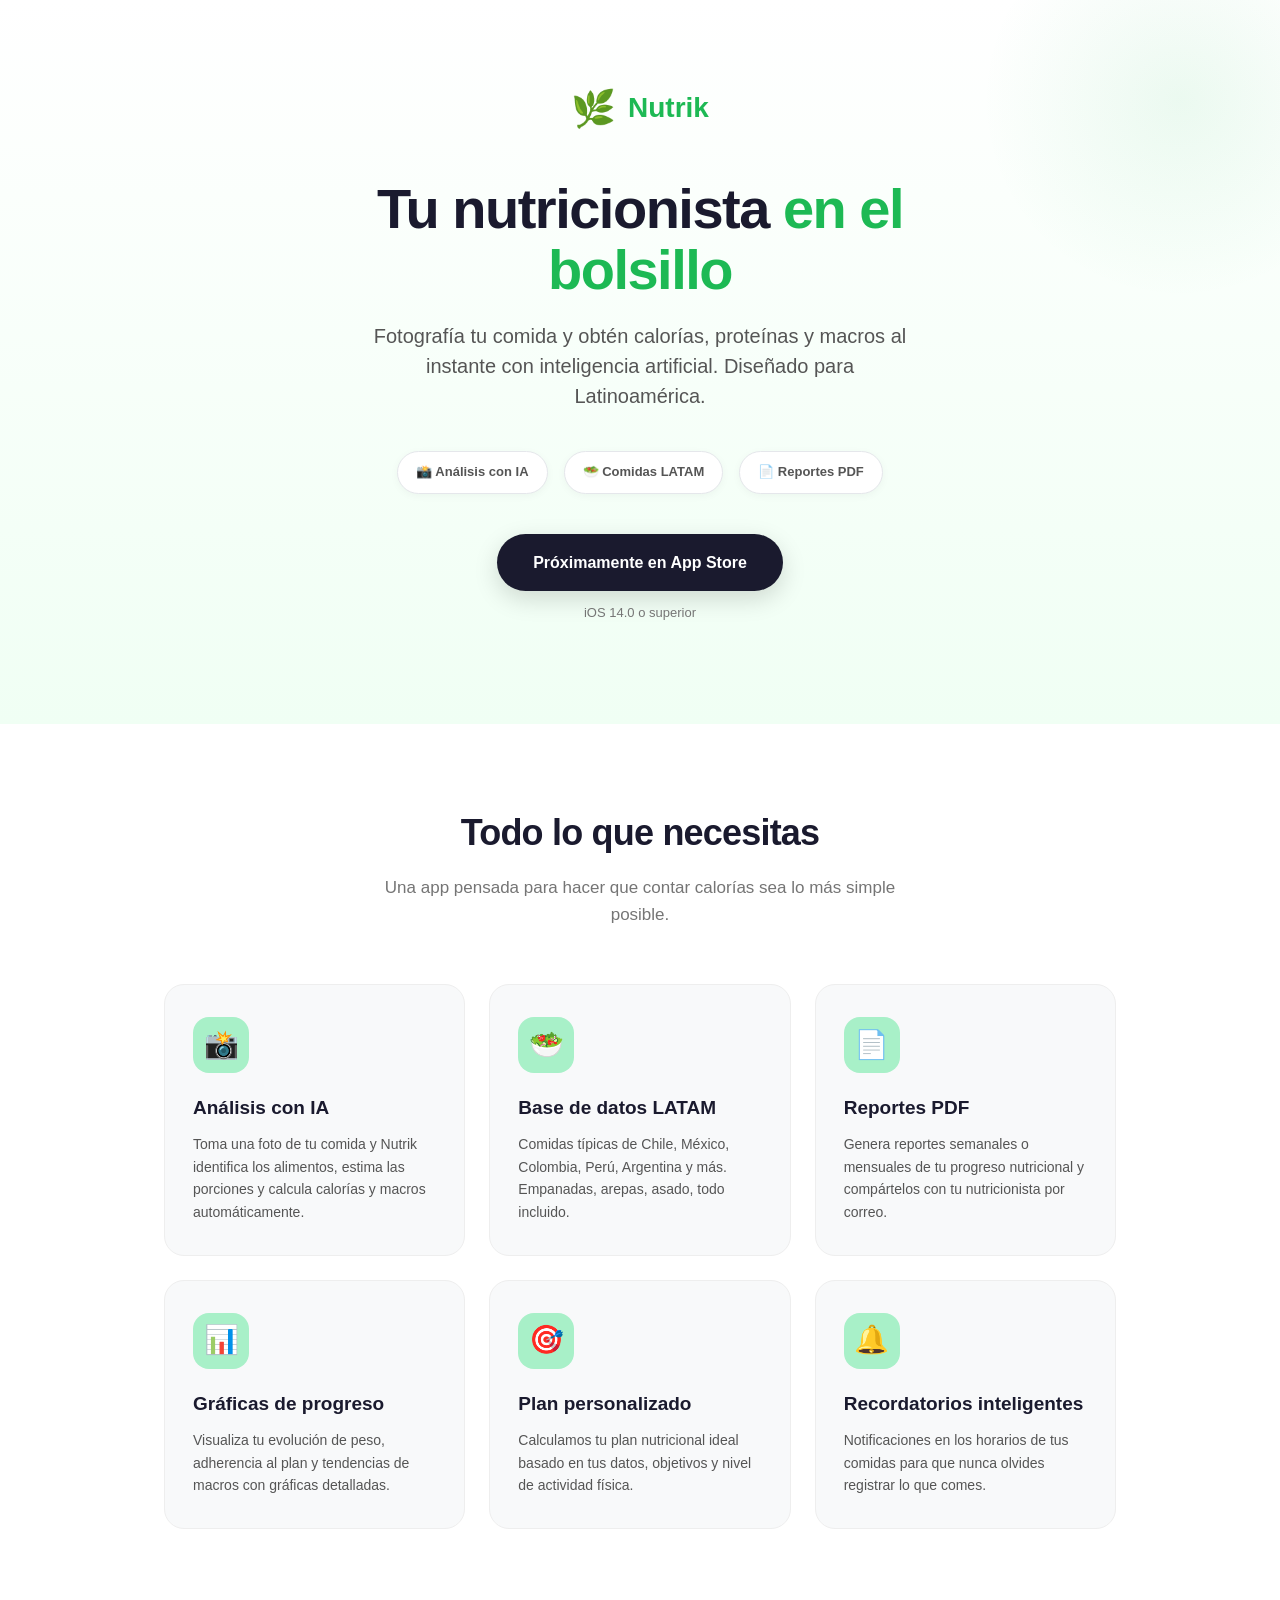
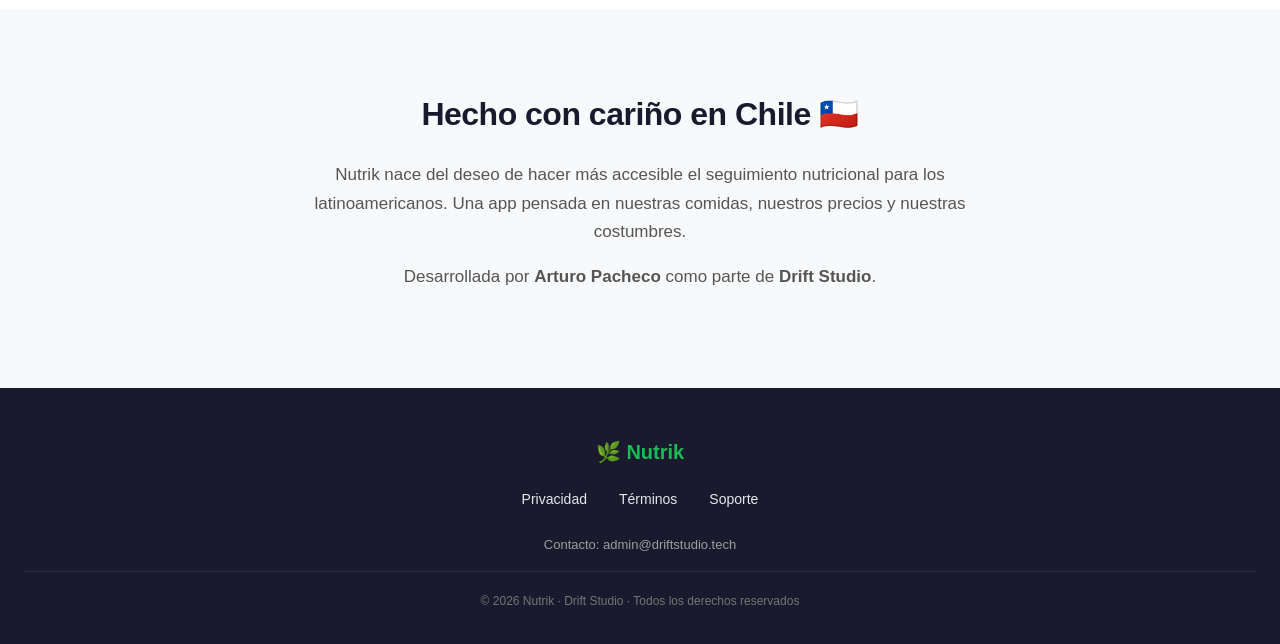
==== index.html @ 294b6c23 "Initial commit: Nutrik landing, privacy, terms, support" ====
<!DOCTYPE html>
<html lang="es">
<head>
  <meta charset="UTF-8">
  <meta name="viewport" content="width=device-width, initial-scale=1.0">
  <title>Nutrik · Tu nutricionista en el bolsillo</title>
  <meta name="description" content="Nutrik es tu nutricionista personal con IA. Registra comidas, obtén calorías y macros al instante, y alcanza tus metas.">
  <meta property="og:title" content="Nutrik · Tu nutricionista en el bolsillo">
  <meta property="og:description" content="Registra tus comidas con IA, obtén calorías y macros al instante. Hecho para Latinoamérica.">
  <meta property="og:type" content="website">
  <style>
    * { margin: 0; padding: 0; box-sizing: border-box; }
    body {
      font-family: -apple-system, BlinkMacSystemFont, 'Segoe UI', Roboto, Oxygen, Ubuntu, Cantarell, sans-serif;
      line-height: 1.6;
      color: #1A1A2E;
      background: #FFFFFF;
      -webkit-font-smoothing: antialiased;
    }

    /* Hero */
    .hero {
      background: linear-gradient(180deg, #FFFFFF 0%, #F0FFF4 100%);
      padding: 80px 24px 100px;
      text-align: center;
      position: relative;
      overflow: hidden;
    }
    .hero::before {
      content: '';
      position: absolute;
      top: -100px;
      right: -100px;
      width: 400px;
      height: 400px;
      background: radial-gradient(circle, rgba(29, 185, 84, 0.08) 0%, transparent 70%);
      border-radius: 50%;
    }
    .hero-inner {
      max-width: 720px;
      margin: 0 auto;
      position: relative;
      z-index: 1;
    }
    .logo {
      display: inline-flex;
      align-items: center;
      gap: 12px;
      font-size: 28px;
      font-weight: 800;
      color: #1DB954;
      margin-bottom: 40px;
    }
    .logo-leaf {
      font-size: 36px;
    }
    h1 {
      font-size: 56px;
      font-weight: 800;
      line-height: 1.1;
      letter-spacing: -1.5px;
      margin-bottom: 20px;
      color: #1A1A2E;
    }
    h1 span {
      color: #1DB954;
    }
    .subtitle {
      font-size: 20px;
      color: #555555;
      max-width: 560px;
      margin: 0 auto 40px;
      line-height: 1.5;
    }
    .badges {
      display: flex;
      gap: 16px;
      justify-content: center;
      flex-wrap: wrap;
      margin-bottom: 20px;
    }
    .badge {
      display: inline-flex;
      align-items: center;
      gap: 8px;
      background: #FFFFFF;
      border: 1px solid #E5E7EB;
      padding: 10px 18px;
      border-radius: 100px;
      font-size: 13px;
      font-weight: 600;
      color: #555555;
      box-shadow: 0 2px 8px rgba(0,0,0,0.04);
    }
    .coming-soon {
      display: inline-block;
      background: #1A1A2E;
      color: #FFFFFF;
      padding: 16px 36px;
      border-radius: 100px;
      font-weight: 700;
      font-size: 16px;
      margin-top: 20px;
      box-shadow: 0 8px 24px rgba(0,0,0,0.15);
    }
    .coming-soon-note {
      display: block;
      font-size: 13px;
      color: #757575;
      margin-top: 12px;
    }

    /* Features */
    .features {
      padding: 80px 24px;
      max-width: 1000px;
      margin: 0 auto;
    }
    .features-title {
      text-align: center;
      font-size: 36px;
      font-weight: 800;
      letter-spacing: -0.8px;
      margin-bottom: 12px;
    }
    .features-subtitle {
      text-align: center;
      font-size: 17px;
      color: #757575;
      max-width: 520px;
      margin: 0 auto 56px;
    }
    .features-grid {
      display: grid;
      grid-template-columns: repeat(auto-fit, minmax(280px, 1fr));
      gap: 24px;
    }
    .feature {
      background: #F8F9FA;
      border-radius: 20px;
      padding: 32px 28px;
      border: 1px solid #EEEEEE;
      transition: transform 0.2s, box-shadow 0.2s;
    }
    .feature:hover {
      transform: translateY(-4px);
      box-shadow: 0 20px 40px rgba(29, 185, 84, 0.08);
    }
    .feature-icon {
      width: 56px;
      height: 56px;
      border-radius: 16px;
      background: #A8F0C8;
      display: flex;
      align-items: center;
      justify-content: center;
      font-size: 28px;
      margin-bottom: 20px;
    }
    .feature h3 {
      font-size: 19px;
      font-weight: 700;
      margin-bottom: 10px;
      color: #1A1A2E;
    }
    .feature p {
      font-size: 14px;
      color: #555555;
      line-height: 1.6;
    }

    /* About */
    .about {
      background: #F8F9FA;
      padding: 80px 24px;
      text-align: center;
    }
    .about-inner {
      max-width: 680px;
      margin: 0 auto;
    }
    .about h2 {
      font-size: 32px;
      font-weight: 800;
      margin-bottom: 20px;
      letter-spacing: -0.5px;
    }
    .about p {
      font-size: 17px;
      color: #555555;
      line-height: 1.7;
      margin-bottom: 16px;
    }

    /* Footer */
    footer {
      background: #1A1A2E;
      color: #9E9E9E;
      padding: 48px 24px 32px;
      text-align: center;
    }
    .footer-brand {
      color: #1DB954;
      font-weight: 800;
      font-size: 20px;
      margin-bottom: 20px;
    }
    .footer-links {
      display: flex;
      justify-content: center;
      gap: 32px;
      flex-wrap: wrap;
      margin-bottom: 24px;
    }
    .footer-links a {
      color: #E5E7EB;
      text-decoration: none;
      font-size: 14px;
      font-weight: 500;
      transition: color 0.2s;
    }
    .footer-links a:hover {
      color: #1DB954;
    }
    .footer-contact {
      font-size: 13px;
      color: #9E9E9E;
      margin-bottom: 8px;
    }
    .footer-contact a {
      color: #9E9E9E;
      text-decoration: none;
    }
    .footer-copy {
      font-size: 12px;
      color: #757575;
      margin-top: 16px;
      padding-top: 20px;
      border-top: 1px solid rgba(255,255,255,0.08);
    }

    @media (max-width: 680px) {
      h1 { font-size: 40px; }
      .subtitle { font-size: 17px; }
      .hero { padding: 60px 20px 80px; }
      .features { padding: 60px 20px; }
      .features-title { font-size: 28px; }
      .about { padding: 60px 20px; }
      .about h2 { font-size: 26px; }
    }
  </style>
</head>
<body>
  <section class="hero">
    <div class="hero-inner">
      <div class="logo">
        <span class="logo-leaf">🌿</span>
        <span>Nutrik</span>
      </div>
      <h1>Tu nutricionista <span>en el bolsillo</span></h1>
      <p class="subtitle">
        Fotografía tu comida y obtén calorías, proteínas y macros al instante con inteligencia artificial.
        Diseñado para Latinoamérica.
      </p>
      <div class="badges">
        <div class="badge">📸 Análisis con IA</div>
        <div class="badge">🥗 Comidas LATAM</div>
        <div class="badge">📄 Reportes PDF</div>
      </div>
      <div class="coming-soon">
        Próximamente en App Store
      </div>
      <span class="coming-soon-note">iOS 14.0 o superior</span>
    </div>
  </section>

  <section class="features">
    <h2 class="features-title">Todo lo que necesitas</h2>
    <p class="features-subtitle">Una app pensada para hacer que contar calorías sea lo más simple posible.</p>
    <div class="features-grid">
      <div class="feature">
        <div class="feature-icon">📸</div>
        <h3>Análisis con IA</h3>
        <p>Toma una foto de tu comida y Nutrik identifica los alimentos, estima las porciones y calcula calorías y macros automáticamente.</p>
      </div>
      <div class="feature">
        <div class="feature-icon">🥗</div>
        <h3>Base de datos LATAM</h3>
        <p>Comidas típicas de Chile, México, Colombia, Perú, Argentina y más. Empanadas, arepas, asado, todo incluido.</p>
      </div>
      <div class="feature">
        <div class="feature-icon">📄</div>
        <h3>Reportes PDF</h3>
        <p>Genera reportes semanales o mensuales de tu progreso nutricional y compártelos con tu nutricionista por correo.</p>
      </div>
      <div class="feature">
        <div class="feature-icon">📊</div>
        <h3>Gráficas de progreso</h3>
        <p>Visualiza tu evolución de peso, adherencia al plan y tendencias de macros con gráficas detalladas.</p>
      </div>
      <div class="feature">
        <div class="feature-icon">🎯</div>
        <h3>Plan personalizado</h3>
        <p>Calculamos tu plan nutricional ideal basado en tus datos, objetivos y nivel de actividad física.</p>
      </div>
      <div class="feature">
        <div class="feature-icon">🔔</div>
        <h3>Recordatorios inteligentes</h3>
        <p>Notificaciones en los horarios de tus comidas para que nunca olvides registrar lo que comes.</p>
      </div>
    </div>
  </section>

  <section class="about">
    <div class="about-inner">
      <h2>Hecho con cariño en Chile 🇨🇱</h2>
      <p>
        Nutrik nace del deseo de hacer más accesible el seguimiento nutricional para los latinoamericanos.
        Una app pensada en nuestras comidas, nuestros precios y nuestras costumbres.
      </p>
      <p>
        Desarrollada por <strong>Arturo Pacheco</strong> como parte de <strong>Drift Studio</strong>.
      </p>
    </div>
  </section>

  <footer>
    <div class="footer-brand">🌿 Nutrik</div>
    <div class="footer-links">
      <a href="/privacy.html">Privacidad</a>
      <a href="/terms.html">Términos</a>
      <a href="/support.html">Soporte</a>
    </div>
    <p class="footer-contact">
      Contacto: <a href="mailto:admin@driftstudio.tech">admin@driftstudio.tech</a>
    </p>
    <p class="footer-copy">© 2026 Nutrik · Drift Studio · Todos los derechos reservados</p>
  </footer>
</body>
</html>
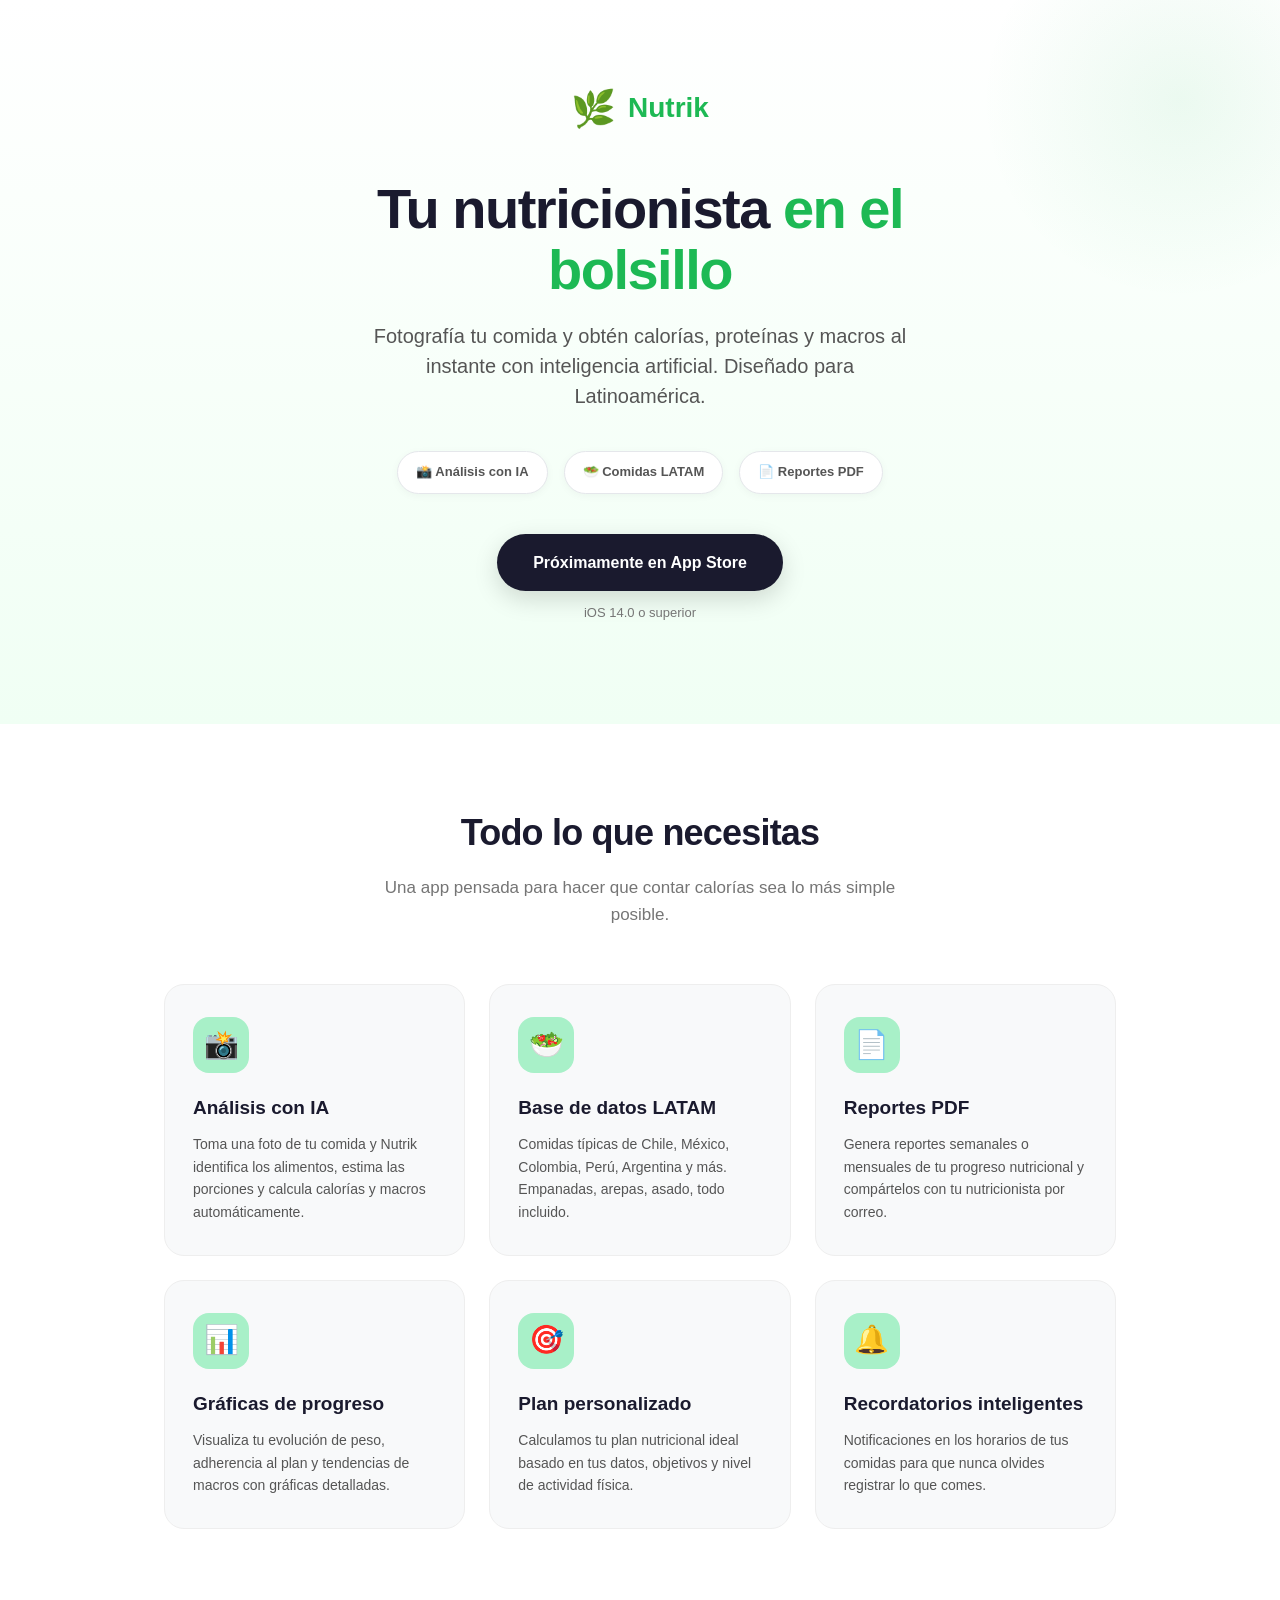
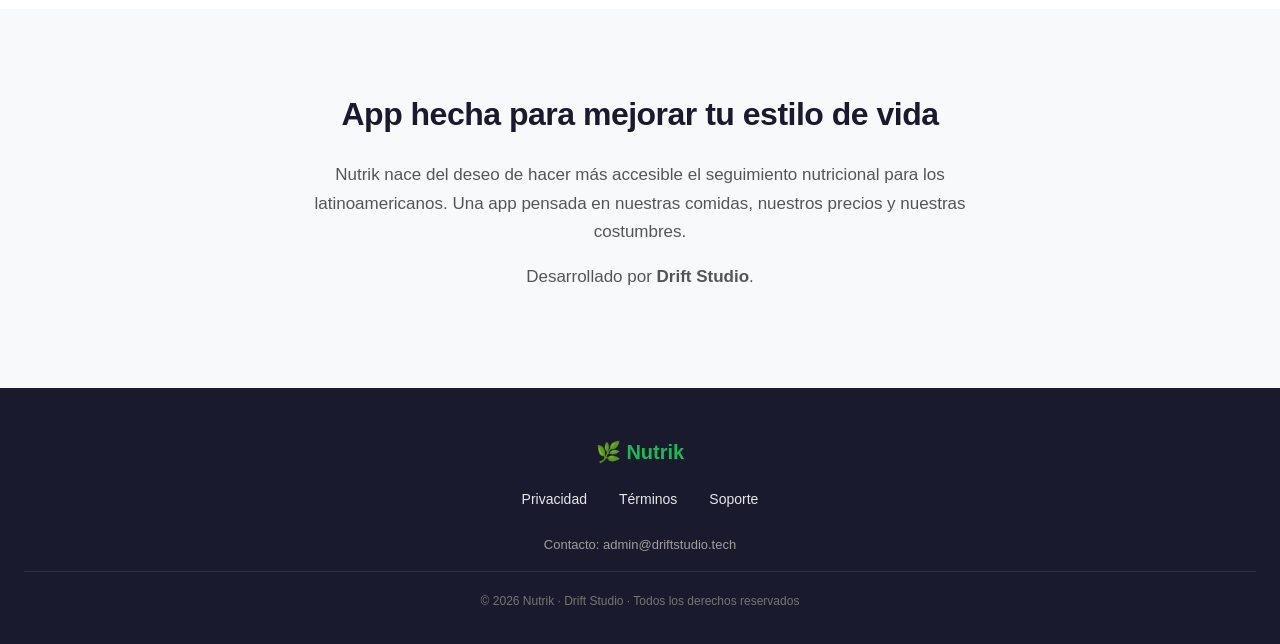
==== commit b48b0019: "Update about section copy" ====
--- a/index.html
+++ b/index.html
@@ -313,13 +313,13 @@
 
   <section class="about">
     <div class="about-inner">
-      <h2>Hecho con cariño en Chile 🇨🇱</h2>
+      <h2>App hecha para mejorar tu estilo de vida</h2>
       <p>
         Nutrik nace del deseo de hacer más accesible el seguimiento nutricional para los latinoamericanos.
         Una app pensada en nuestras comidas, nuestros precios y nuestras costumbres.
       </p>
       <p>
-        Desarrollada por <strong>Arturo Pacheco</strong> como parte de <strong>Drift Studio</strong>.
+        Desarrollado por <strong>Drift Studio</strong>.
       </p>
     </div>
   </section>
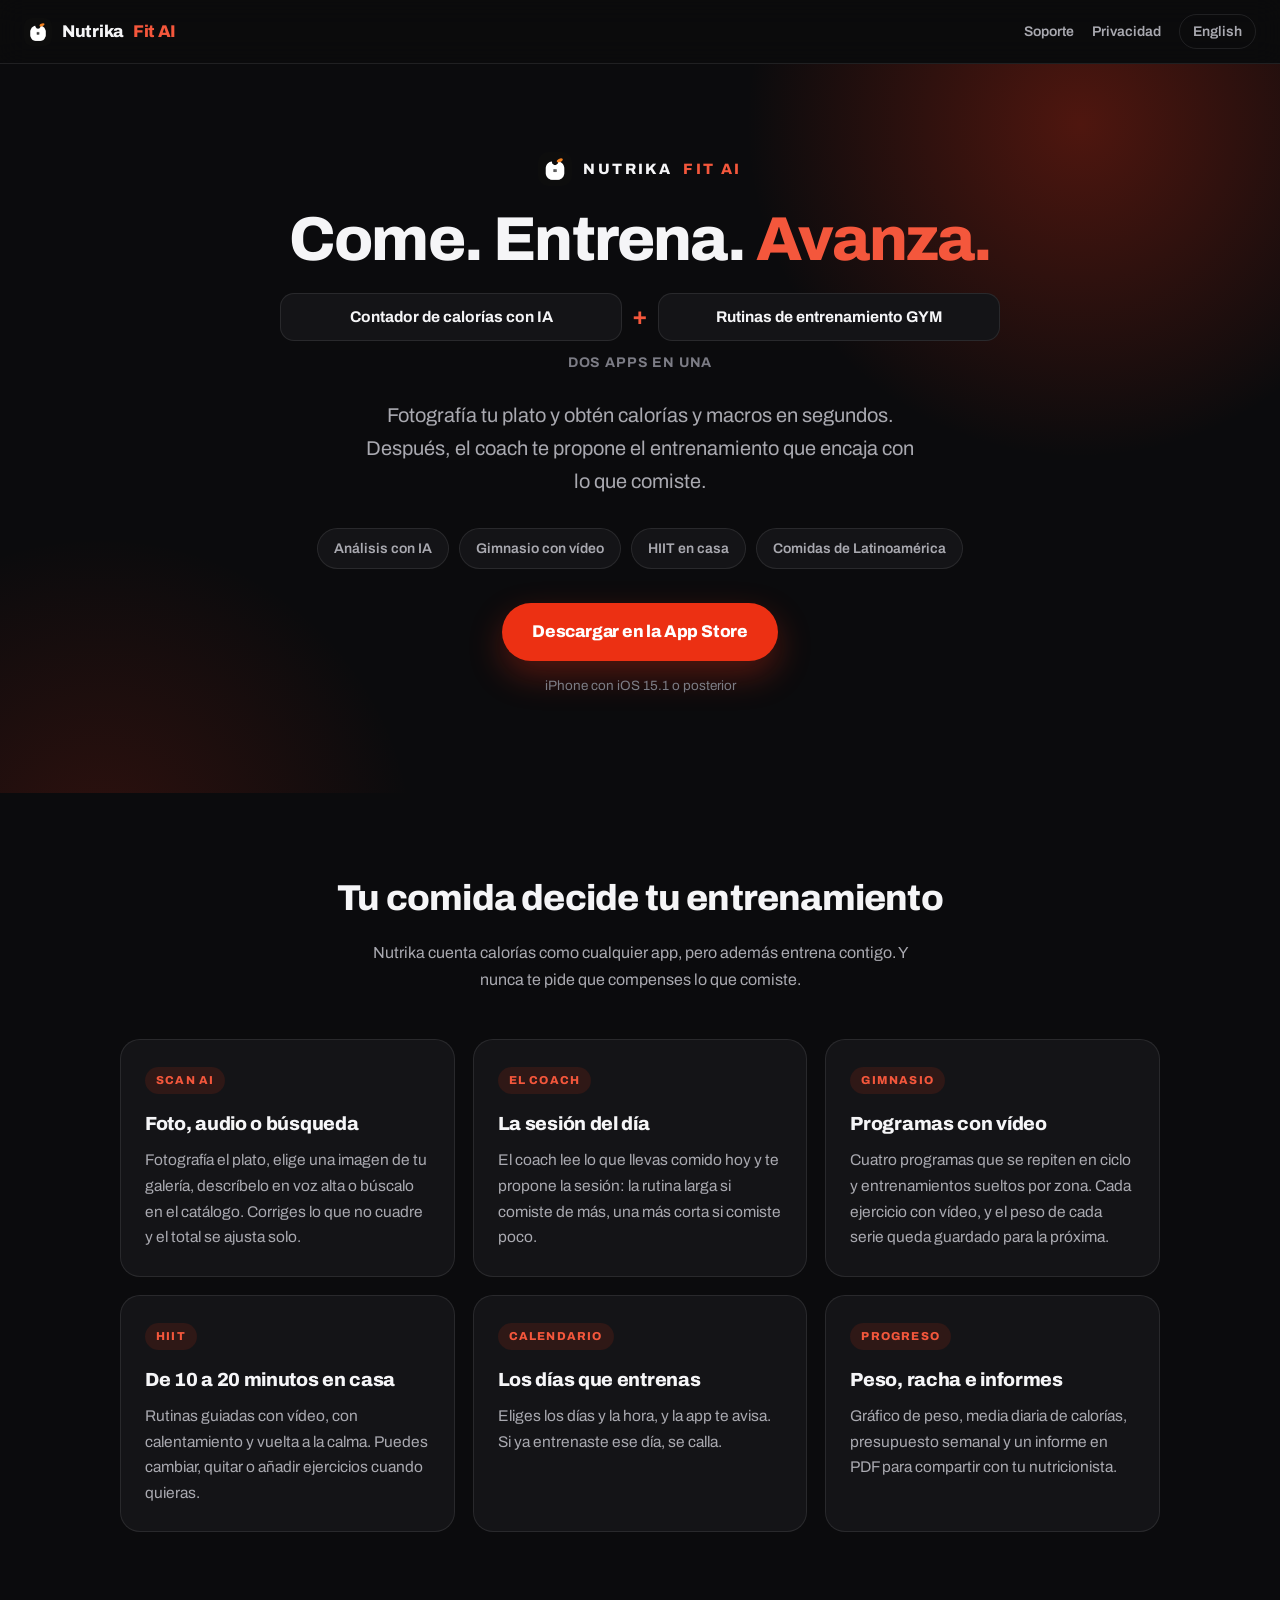
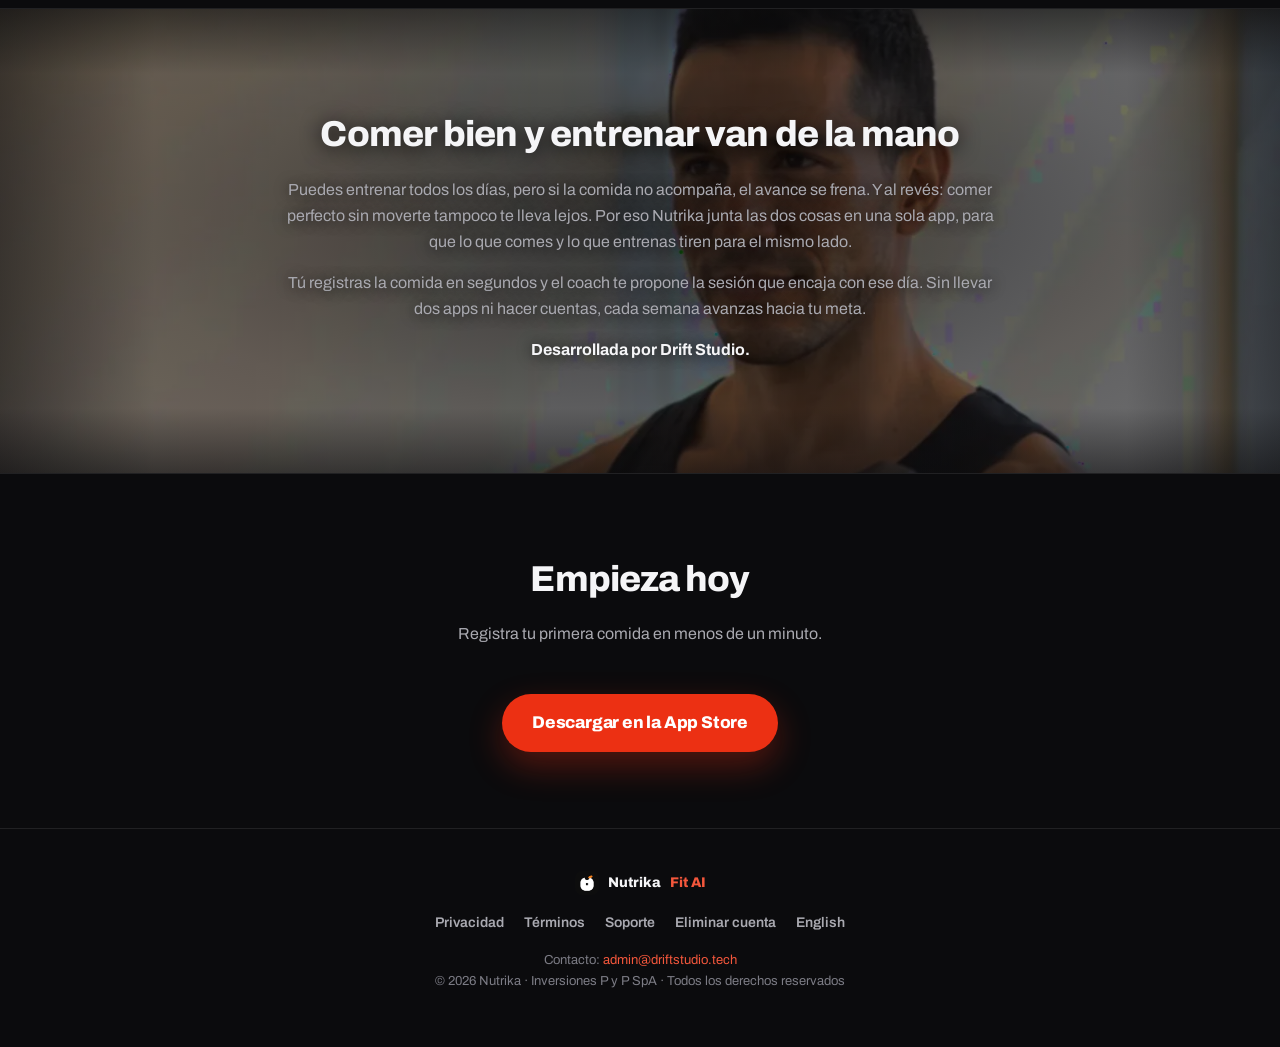
==== commit b5bcdb97: "Web al tema de la app, con marca «Nutrika Fit AI» y los legales al dia La web seguia con el emoji de" ====
--- a/index.html
+++ b/index.html
@@ -3,338 +3,145 @@
 <head>
   <meta charset="UTF-8">
   <meta name="viewport" content="width=device-width, initial-scale=1.0">
-  <title>Nutrik · Tu nutricionista en el bolsillo</title>
-  <meta name="description" content="Nutrik es tu nutricionista personal con IA. Registra comidas, obtén calorías y macros al instante, y alcanza tus metas.">
-  <meta property="og:title" content="Nutrik · Tu nutricionista en el bolsillo">
-  <meta property="og:description" content="Registra tus comidas con IA, obtén calorías y macros al instante. Hecho para Latinoamérica.">
+  <title>Nutrika Fit AI · Calorías con IA y entrenamiento</title>
+  <meta name="description" content="Fotografía tu plato y obtén calorías y macros en segundos. Después, el coach te propone el entrenamiento que encaja con lo que comiste: gimnasio con vídeo y HIIT en casa.">
+  <meta name="theme-color" content="#0B0B0D">
+  <meta property="og:title" content="Nutrika Fit AI · Calorías con IA y entrenamiento">
+  <meta property="og:description" content="Fotografía tu plato y obtén calorías y macros en segundos. El coach te propone el entrenamiento según lo que comiste.">
   <meta property="og:type" content="website">
-  <style>
-    * { margin: 0; padding: 0; box-sizing: border-box; }
-    body {
-      font-family: -apple-system, BlinkMacSystemFont, 'Segoe UI', Roboto, Oxygen, Ubuntu, Cantarell, sans-serif;
-      line-height: 1.6;
-      color: #1A1A2E;
-      background: #FFFFFF;
-      -webkit-font-smoothing: antialiased;
-    }
-
-    /* Hero */
-    .hero {
-      background: linear-gradient(180deg, #FFFFFF 0%, #F0FFF4 100%);
-      padding: 80px 24px 100px;
-      text-align: center;
-      position: relative;
-      overflow: hidden;
-    }
-    .hero::before {
-      content: '';
-      position: absolute;
-      top: -100px;
-      right: -100px;
-      width: 400px;
-      height: 400px;
-      background: radial-gradient(circle, rgba(29, 185, 84, 0.08) 0%, transparent 70%);
-      border-radius: 50%;
-    }
-    .hero-inner {
-      max-width: 720px;
-      margin: 0 auto;
-      position: relative;
-      z-index: 1;
-    }
-    .logo {
-      display: inline-flex;
-      align-items: center;
-      gap: 12px;
-      font-size: 28px;
-      font-weight: 800;
-      color: #1DB954;
-      margin-bottom: 40px;
-    }
-    .logo-leaf {
-      font-size: 36px;
-    }
-    h1 {
-      font-size: 56px;
-      font-weight: 800;
-      line-height: 1.1;
-      letter-spacing: -1.5px;
-      margin-bottom: 20px;
-      color: #1A1A2E;
-    }
-    h1 span {
-      color: #1DB954;
-    }
-    .subtitle {
-      font-size: 20px;
-      color: #555555;
-      max-width: 560px;
-      margin: 0 auto 40px;
-      line-height: 1.5;
-    }
-    .badges {
-      display: flex;
-      gap: 16px;
-      justify-content: center;
-      flex-wrap: wrap;
-      margin-bottom: 20px;
-    }
-    .badge {
-      display: inline-flex;
-      align-items: center;
-      gap: 8px;
-      background: #FFFFFF;
-      border: 1px solid #E5E7EB;
-      padding: 10px 18px;
-      border-radius: 100px;
-      font-size: 13px;
-      font-weight: 600;
-      color: #555555;
-      box-shadow: 0 2px 8px rgba(0,0,0,0.04);
-    }
-    .coming-soon {
-      display: inline-block;
-      background: #1A1A2E;
-      color: #FFFFFF;
-      padding: 16px 36px;
-      border-radius: 100px;
-      font-weight: 700;
-      font-size: 16px;
-      margin-top: 20px;
-      box-shadow: 0 8px 24px rgba(0,0,0,0.15);
-    }
-    .coming-soon-note {
-      display: block;
-      font-size: 13px;
-      color: #757575;
-      margin-top: 12px;
-    }
-
-    /* Features */
-    .features {
-      padding: 80px 24px;
-      max-width: 1000px;
-      margin: 0 auto;
-    }
-    .features-title {
-      text-align: center;
-      font-size: 36px;
-      font-weight: 800;
-      letter-spacing: -0.8px;
-      margin-bottom: 12px;
-    }
-    .features-subtitle {
-      text-align: center;
-      font-size: 17px;
-      color: #757575;
-      max-width: 520px;
-      margin: 0 auto 56px;
-    }
-    .features-grid {
-      display: grid;
-      grid-template-columns: repeat(auto-fit, minmax(280px, 1fr));
-      gap: 24px;
-    }
-    .feature {
-      background: #F8F9FA;
-      border-radius: 20px;
-      padding: 32px 28px;
-      border: 1px solid #EEEEEE;
-      transition: transform 0.2s, box-shadow 0.2s;
-    }
-    .feature:hover {
-      transform: translateY(-4px);
-      box-shadow: 0 20px 40px rgba(29, 185, 84, 0.08);
-    }
-    .feature-icon {
-      width: 56px;
-      height: 56px;
-      border-radius: 16px;
-      background: #A8F0C8;
-      display: flex;
-      align-items: center;
-      justify-content: center;
-      font-size: 28px;
-      margin-bottom: 20px;
-    }
-    .feature h3 {
-      font-size: 19px;
-      font-weight: 700;
-      margin-bottom: 10px;
-      color: #1A1A2E;
-    }
-    .feature p {
-      font-size: 14px;
-      color: #555555;
-      line-height: 1.6;
-    }
-
-    /* About */
-    .about {
-      background: #F8F9FA;
-      padding: 80px 24px;
-      text-align: center;
-    }
-    .about-inner {
-      max-width: 680px;
-      margin: 0 auto;
-    }
-    .about h2 {
-      font-size: 32px;
-      font-weight: 800;
-      margin-bottom: 20px;
-      letter-spacing: -0.5px;
-    }
-    .about p {
-      font-size: 17px;
-      color: #555555;
-      line-height: 1.7;
-      margin-bottom: 16px;
-    }
-
-    /* Footer */
-    footer {
-      background: #1A1A2E;
-      color: #9E9E9E;
-      padding: 48px 24px 32px;
-      text-align: center;
-    }
-    .footer-brand {
-      color: #1DB954;
-      font-weight: 800;
-      font-size: 20px;
-      margin-bottom: 20px;
-    }
-    .footer-links {
-      display: flex;
-      justify-content: center;
-      gap: 32px;
-      flex-wrap: wrap;
-      margin-bottom: 24px;
-    }
-    .footer-links a {
-      color: #E5E7EB;
-      text-decoration: none;
-      font-size: 14px;
-      font-weight: 500;
-      transition: color 0.2s;
-    }
-    .footer-links a:hover {
-      color: #1DB954;
-    }
-    .footer-contact {
-      font-size: 13px;
-      color: #9E9E9E;
-      margin-bottom: 8px;
-    }
-    .footer-contact a {
-      color: #9E9E9E;
-      text-decoration: none;
-    }
-    .footer-copy {
-      font-size: 12px;
-      color: #757575;
-      margin-top: 16px;
-      padding-top: 20px;
-      border-top: 1px solid rgba(255,255,255,0.08);
-    }
-
-    @media (max-width: 680px) {
-      h1 { font-size: 40px; }
-      .subtitle { font-size: 17px; }
-      .hero { padding: 60px 20px 80px; }
-      .features { padding: 60px 20px; }
-      .features-title { font-size: 28px; }
-      .about { padding: 60px 20px; }
-      .about h2 { font-size: 26px; }
-    }
-  </style>
+  <meta property="og:url" content="https://nutrik.driftstudio.tech/">
+  <meta property="og:image" content="https://nutrik.driftstudio.tech/assets/og.jpg">
+  <meta name="twitter:card" content="summary_large_image">
+  <link rel="icon" href="/assets/favicon-32.png" sizes="32x32">
+  <link rel="apple-touch-icon" href="/assets/apple-touch-icon.png">
+  <link rel="canonical" href="https://nutrik.driftstudio.tech/">
+  <link rel="alternate" hreflang="es" href="https://nutrik.driftstudio.tech/">
+  <link rel="alternate" hreflang="en" href="https://nutrik.driftstudio.tech/en/">
+  <link rel="alternate" hreflang="x-default" href="https://nutrik.driftstudio.tech/">
+  <link rel="preconnect" href="https://fonts.googleapis.com">
+  <link rel="preconnect" href="https://fonts.gstatic.com" crossorigin>
+  <link href="https://fonts.googleapis.com/css2?family=Archivo:wght@400;600;700;800&display=swap" rel="stylesheet">
+  <link rel="stylesheet" href="/assets/styles.css">
 </head>
 <body>
+  <header class="barra">
+    <a href="/" class="marca"><img src="/assets/apple-touch-icon.png" alt=""> Nutrika <span class="fit">Fit AI</span></a>
+    <nav>
+      <a href="/support.html">Soporte</a>
+      <a href="/privacy.html">Privacidad</a>
+      <a href="/en/" class="idioma">English</a>
+    </nav>
+  </header>
+
   <section class="hero">
     <div class="hero-inner">
-      <div class="logo">
-        <span class="logo-leaf">🌿</span>
-        <span>Nutrik</span>
-      </div>
-      <h1>Tu nutricionista <span>en el bolsillo</span></h1>
-      <p class="subtitle">
-        Fotografía tu comida y obtén calorías, proteínas y macros al instante con inteligencia artificial.
-        Diseñado para Latinoamérica.
-      </p>
-      <div class="badges">
-        <div class="badge">📸 Análisis con IA</div>
-        <div class="badge">🥗 Comidas LATAM</div>
-        <div class="badge">📄 Reportes PDF</div>
-      </div>
-      <div class="coming-soon">
-        Próximamente en App Store
-      </div>
-      <span class="coming-soon-note">iOS 14.0 o superior</span>
-    </div>
-  </section>
-
-  <section class="features">
-    <h2 class="features-title">Todo lo que necesitas</h2>
-    <p class="features-subtitle">Una app pensada para hacer que contar calorías sea lo más simple posible.</p>
-    <div class="features-grid">
-      <div class="feature">
-        <div class="feature-icon">📸</div>
-        <h3>Análisis con IA</h3>
-        <p>Toma una foto de tu comida y Nutrik identifica los alimentos, estima las porciones y calcula calorías y macros automáticamente.</p>
-      </div>
-      <div class="feature">
-        <div class="feature-icon">🥗</div>
-        <h3>Base de datos LATAM</h3>
-        <p>Comidas típicas de Chile, México, Colombia, Perú, Argentina y más. Empanadas, arepas, asado, todo incluido.</p>
-      </div>
-      <div class="feature">
-        <div class="feature-icon">📄</div>
-        <h3>Reportes PDF</h3>
-        <p>Genera reportes semanales o mensuales de tu progreso nutricional y compártelos con tu nutricionista por correo.</p>
-      </div>
-      <div class="feature">
-        <div class="feature-icon">📊</div>
-        <h3>Gráficas de progreso</h3>
-        <p>Visualiza tu evolución de peso, adherencia al plan y tendencias de macros con gráficas detalladas.</p>
-      </div>
-      <div class="feature">
-        <div class="feature-icon">🎯</div>
-        <h3>Plan personalizado</h3>
-        <p>Calculamos tu plan nutricional ideal basado en tus datos, objetivos y nivel de actividad física.</p>
-      </div>
-      <div class="feature">
-        <div class="feature-icon">🔔</div>
-        <h3>Recordatorios inteligentes</h3>
-        <p>Notificaciones en los horarios de tus comidas para que nunca olvides registrar lo que comes.</p>
+      <div>
+        <div class="logotipo">
+          <img src="/assets/icon-512.png" alt="" width="34" height="34">
+          Nutrika <span>Fit AI</span>
+        </div>
+        <h1>Come. Entrena. <span>Avanza.</span></h1>
+        <div class="dos-en-una">
+          <div class="fila">
+            <div class="pieza">Contador de calorías con IA</div>
+            <div class="mas">+</div>
+            <div class="pieza">Rutinas de entrenamiento GYM</div>
+          </div>
+          <span class="apunte">Dos apps en una</span>
+        </div>
+        <p class="subtitulo">
+          Fotografía tu plato y obtén calorías y macros en segundos. Después, el coach te propone
+          el entrenamiento que encaja con lo que comiste.
+        </p>
+        <div class="chips">
+          <span class="chip">Análisis con IA</span>
+          <span class="chip">Gimnasio con vídeo</span>
+          <span class="chip">HIIT en casa</span>
+          <span class="chip">Comidas de Latinoamérica</span>
+        </div>
+        <a class="boton" href="https://apps.apple.com/app/id6761920280">Descargar en la App Store</a>
+        <span class="nota">iPhone con iOS 15.1 o posterior</span>
       </div>
     </div>
   </section>
 
-  <section class="about">
-    <div class="about-inner">
-      <h2>App hecha para mejorar tu estilo de vida</h2>
+  <section class="seccion">
+    <div class="seccion-inner">
+      <h2>Tu comida decide tu entrenamiento</h2>
+      <p class="entradilla">
+        Nutrika cuenta calorías como cualquier app, pero además entrena contigo. Y nunca te pide
+        que compenses lo que comiste.
+      </p>
+      <div class="rejilla">
+        <div class="tarjeta">
+          <span class="etiqueta">SCAN Ai</span>
+          <h3>Foto, audio o búsqueda</h3>
+          <p>Fotografía el plato, elige una imagen de tu galería, descríbelo en voz alta o búscalo en el catálogo. Corriges lo que no cuadre y el total se ajusta solo.</p>
+        </div>
+        <div class="tarjeta">
+          <span class="etiqueta">El coach</span>
+          <h3>La sesión del día</h3>
+          <p>El coach lee lo que llevas comido hoy y te propone la sesión: la rutina larga si comiste de más, una más corta si comiste poco.</p>
+        </div>
+        <div class="tarjeta">
+          <span class="etiqueta">Gimnasio</span>
+          <h3>Programas con vídeo</h3>
+          <p>Cuatro programas que se repiten en ciclo y entrenamientos sueltos por zona. Cada ejercicio con vídeo, y el peso de cada serie queda guardado para la próxima.</p>
+        </div>
+        <div class="tarjeta">
+          <span class="etiqueta">HIIT</span>
+          <h3>De 10 a 20 minutos en casa</h3>
+          <p>Rutinas guiadas con vídeo, con calentamiento y vuelta a la calma. Puedes cambiar, quitar o añadir ejercicios cuando quieras.</p>
+        </div>
+        <div class="tarjeta">
+          <span class="etiqueta">Calendario</span>
+          <h3>Los días que entrenas</h3>
+          <p>Eliges los días y la hora, y la app te avisa. Si ya entrenaste ese día, se calla.</p>
+        </div>
+        <div class="tarjeta">
+          <span class="etiqueta">Progreso</span>
+          <h3>Peso, racha e informes</h3>
+          <p>Gráfico de peso, media diaria de calorías, presupuesto semanal y un informe en PDF para compartir con tu nutricionista.</p>
+        </div>
+      </div>
+    </div>
+  </section>
+
+  <section class="seccion franja">
+    <div class="seccion-inner">
+      <h2>Comer bien y entrenar van de la mano</h2>
       <p>
-        Nutrik nace del deseo de hacer más accesible el seguimiento nutricional para los latinoamericanos.
-        Una app pensada en nuestras comidas, nuestros precios y nuestras costumbres.
+        Puedes entrenar todos los días, pero si la comida no acompaña, el avance se frena. Y al
+        revés: comer perfecto sin moverte tampoco te lleva lejos. Por eso Nutrika junta las dos
+        cosas en una sola app, para que lo que comes y lo que entrenas tiren para el mismo lado.
       </p>
       <p>
-        Desarrollado por <strong>Drift Studio</strong>.
+        Tú registras la comida en segundos y el coach te propone la sesión que encaja con ese día.
+        Sin llevar dos apps ni hacer cuentas, cada semana avanzas hacia tu meta.
       </p>
+      <p><strong>Desarrollada por Drift Studio.</strong></p>
+    </div>
+  </section>
+
+  <section class="seccion">
+    <div class="seccion-inner" style="text-align:center">
+      <h2>Empieza hoy</h2>
+      <p class="entradilla">Registra tu primera comida en menos de un minuto.</p>
+      <a class="boton" href="https://apps.apple.com/app/id6761920280">Descargar en la App Store</a>
     </div>
   </section>
 
   <footer>
-    <div class="footer-brand">🌿 Nutrik</div>
-    <div class="footer-links">
+    <div class="pie-marca"><img src="/assets/apple-touch-icon.png" alt=""> Nutrika <span class="fit">Fit AI</span></div>
+    <div class="pie-enlaces">
       <a href="/privacy.html">Privacidad</a>
       <a href="/terms.html">Términos</a>
       <a href="/support.html">Soporte</a>
+      <a href="/delete-account.html">Eliminar cuenta</a>
+      <a href="/en/">English</a>
     </div>
-    <p class="footer-contact">
-      Contacto: <a href="mailto:admin@driftstudio.tech">admin@driftstudio.tech</a>
-    </p>
-    <p class="footer-copy">© 2026 Nutrik · Drift Studio · Todos los derechos reservados</p>
+    <p class="pie-legal">Contacto: <a href="mailto:admin@driftstudio.tech">admin@driftstudio.tech</a></p>
+    <p class="pie-legal">© 2026 Nutrika · Inversiones P y P SpA · Todos los derechos reservados</p>
   </footer>
 </body>
 </html>
--- a/assets/styles.css
+++ b/assets/styles.css
@@ -0,0 +1,441 @@
+/* Nutrika — estilos compartidos de la web (portada, legales y soporte).
+   Misma paleta que la app: fondo casi negro, acento rojo-anaranjado y la
+   tipografía Archivo. El naranja es SOLO de la hoja del logo. */
+
+:root {
+  --fondo: #0B0B0D;
+  --superficie: #141417;
+  --superficie-2: #1C1C20;
+  --linea: rgba(255, 255, 255, 0.09);
+  --texto: #F5F5F7;
+  --texto-2: #A9A9B0;
+  --texto-3: #7C7C85;
+  --acento: #EC3013;
+  --acento-texto: #F4573C;
+  --acento-suave: rgba(236, 48, 19, 0.12);
+  --hoja: #F58220;
+  --radio: 20px;
+  --ancho: 760px;
+}
+
+* { margin: 0; padding: 0; box-sizing: border-box; }
+
+html { scroll-behavior: smooth; }
+
+body {
+  font-family: 'Archivo', -apple-system, BlinkMacSystemFont, 'Segoe UI', Roboto, sans-serif;
+  background: var(--fondo);
+  color: var(--texto);
+  line-height: 1.65;
+  -webkit-font-smoothing: antialiased;
+  text-rendering: optimizeLegibility;
+}
+
+a { color: var(--acento-texto); text-decoration: none; }
+a:hover { text-decoration: underline; }
+strong { font-weight: 700; color: var(--texto); }
+
+/* ── Barra superior ─────────────────────────────────────────────── */
+
+.barra {
+  position: sticky;
+  top: 0;
+  z-index: 10;
+  display: flex;
+  align-items: center;
+  justify-content: space-between;
+  gap: 16px;
+  padding: 14px 24px;
+  background: rgba(11, 11, 13, 0.82);
+  backdrop-filter: saturate(160%) blur(14px);
+  -webkit-backdrop-filter: saturate(160%) blur(14px);
+  border-bottom: 1px solid var(--linea);
+}
+.marca {
+  display: inline-flex;
+  align-items: center;
+  gap: 10px;
+  font-size: 17px;
+  font-weight: 800;
+  letter-spacing: -0.3px;
+  color: var(--texto);
+}
+.marca { white-space: nowrap; }
+.marca:hover { text-decoration: none; }
+.marca img { width: 28px; height: 28px; border-radius: 8px; display: block; }
+.marca .fit, .pie-marca .fit { color: var(--acento-texto); }
+.barra nav { display: flex; align-items: center; gap: 18px; font-size: 14px; font-weight: 600; }
+.barra nav a { color: var(--texto-2); }
+.barra nav a:hover { color: var(--texto); text-decoration: none; }
+.idioma {
+  border: 1px solid var(--linea);
+  border-radius: 999px;
+  padding: 5px 13px;
+  color: var(--texto-2);
+}
+
+/* ── Portada ────────────────────────────────────────────────────── */
+
+.hero {
+  position: relative;
+  overflow: hidden;
+  padding: 88px 24px 96px;
+  text-align: center;
+}
+.hero::before {
+  content: '';
+  position: absolute;
+  top: -320px;
+  right: -180px;
+  width: 760px;
+  height: 760px;
+  background: radial-gradient(circle, rgba(236, 48, 19, 0.30) 0%, rgba(236, 48, 19, 0) 62%);
+  pointer-events: none;
+}
+.hero::after {
+  content: '';
+  position: absolute;
+  bottom: -420px;
+  left: -260px;
+  width: 720px;
+  height: 720px;
+  background: radial-gradient(circle, rgba(236, 48, 19, 0.16) 0%, rgba(236, 48, 19, 0) 62%);
+  pointer-events: none;
+}
+.hero-inner { position: relative; z-index: 1; max-width: 720px; margin: 0 auto; }
+.hero-inner .logotipo, .hero-inner .chips, .hero-inner .dos-en-una .fila { justify-content: center; }
+.hero-inner .dos-en-una .mas { justify-content: center; }
+
+/* Portada en dos columnas: texto a la izquierda, foto a la derecha */
+.hero-grid {
+  position: relative;
+  z-index: 1;
+  max-width: 1060px;
+  margin: 0 auto;
+  display: grid;
+  grid-template-columns: 1.08fr 0.92fr;
+  gap: 40px;
+  align-items: center;
+  text-align: left;
+}
+.logotipo {
+  display: inline-flex;
+  align-items: center;
+  gap: 11px;
+  margin-bottom: 22px;
+  font-size: 15px;
+  font-weight: 800;
+  letter-spacing: 0.16em;
+  text-transform: uppercase;
+  color: var(--texto);
+}
+.logotipo img { width: 34px; height: 34px; border-radius: 10px; }
+.logotipo span { color: var(--acento-texto); }
+
+.dos-en-una { margin: 0 0 24px; }
+.dos-en-una .fila {
+  display: flex;
+  flex-wrap: wrap;
+  align-items: stretch;
+  gap: 10px;
+}
+.dos-en-una .pieza {
+  flex: 1 1 200px;
+  background: var(--superficie);
+  border: 1px solid var(--linea);
+  border-radius: 14px;
+  padding: 13px 17px;
+  font-size: 15.5px;
+  font-weight: 700;
+  color: var(--texto);
+  line-height: 1.35;
+}
+.dos-en-una .mas {
+  display: flex;
+  align-items: center;
+  font-size: 24px;
+  font-weight: 800;
+  color: var(--acento-texto);
+}
+.dos-en-una .apunte {
+  display: block;
+  margin-top: 10px;
+  font-size: 14px;
+  font-weight: 700;
+  letter-spacing: 0.06em;
+  text-transform: uppercase;
+  color: var(--texto-3);
+}
+.hero-foto { position: relative; display: flex; justify-content: center; }
+.hero-foto::before {
+  content: '';
+  position: absolute;
+  bottom: 4%;
+  left: 50%;
+  transform: translateX(-50%);
+  width: 108%;
+  height: 78%;
+  background: radial-gradient(ellipse at center, rgba(236, 48, 19, 0.26) 0%, rgba(236, 48, 19, 0) 68%);
+}
+.hero-foto img {
+  position: relative;
+  width: 100%;
+  max-width: 460px;
+  height: auto;
+  border-radius: 26px;
+  border: 1px solid var(--linea);
+  box-shadow: 0 26px 60px rgba(0, 0, 0, 0.6);
+}
+.hero img.icono {
+  width: 88px;
+  height: 88px;
+  border-radius: 22px;
+  margin-bottom: 26px;
+  box-shadow: 0 18px 40px rgba(0, 0, 0, 0.55);
+}
+.hero h1 {
+  font-size: clamp(38px, 7vw, 62px);
+  line-height: 1.04;
+  font-weight: 800;
+  letter-spacing: -1.6px;
+  margin-bottom: 20px;
+}
+.hero h1 span { color: var(--acento-texto); }
+.subtitulo {
+  font-size: clamp(17px, 2.4vw, 20px);
+  color: var(--texto-2);
+  max-width: 560px;
+  margin: 0 auto 30px;
+}
+.chips { display: flex; flex-wrap: wrap; gap: 10px; justify-content: center; margin-bottom: 34px; }
+.chip {
+  border: 1px solid var(--linea);
+  background: var(--superficie);
+  border-radius: 999px;
+  padding: 8px 16px;
+  font-size: 14px;
+  font-weight: 600;
+  color: var(--texto-2);
+}
+.boton {
+  display: inline-flex;
+  align-items: center;
+  gap: 10px;
+  background: var(--acento);
+  color: #fff;
+  font-weight: 800;
+  font-size: 17px;
+  letter-spacing: -0.2px;
+  padding: 15px 30px;
+  border-radius: 999px;
+  box-shadow: 0 14px 34px rgba(236, 48, 19, 0.32);
+}
+.boton:hover { text-decoration: none; filter: brightness(1.07); }
+.nota { display: block; margin-top: 14px; font-size: 13.5px; color: var(--texto-3); }
+
+/* ── Bloques de la portada ──────────────────────────────────────── */
+
+.seccion { padding: 76px 24px; }
+.seccion-inner { max-width: 1040px; margin: 0 auto; }
+.seccion h2 {
+  font-size: clamp(27px, 4vw, 36px);
+  font-weight: 800;
+  letter-spacing: -0.8px;
+  text-align: center;
+  margin-bottom: 12px;
+}
+.seccion .entradilla {
+  text-align: center;
+  color: var(--texto-2);
+  max-width: 560px;
+  margin: 0 auto 46px;
+}
+.rejilla {
+  display: grid;
+  grid-template-columns: repeat(auto-fit, minmax(280px, 1fr));
+  gap: 18px;
+}
+.tarjeta {
+  background: var(--superficie);
+  border: 1px solid var(--linea);
+  border-radius: var(--radio);
+  padding: 26px 24px;
+}
+.tarjeta .etiqueta {
+  display: inline-block;
+  font-size: 11.5px;
+  font-weight: 800;
+  letter-spacing: 1.2px;
+  text-transform: uppercase;
+  color: var(--acento-texto);
+  background: var(--acento-suave);
+  border-radius: 999px;
+  padding: 4px 11px;
+  margin-bottom: 14px;
+}
+.tarjeta h3 { font-size: 19px; font-weight: 800; letter-spacing: -0.3px; margin-bottom: 8px; }
+.tarjeta p { color: var(--texto-2); font-size: 15.5px; }
+
+.franja {
+  position: relative;
+  isolation: isolate;
+  background: var(--superficie) image-set(url('/assets/franja-fondo.webp') type('image/webp'), url('/assets/franja-fondo.jpg') type('image/jpeg')) center 22% / cover no-repeat;
+  /* Sin esto la foto se pinta por debajo del borde de 1 px, que el velo no
+     cubre, y se ve un marco más claro alrededor de la franja. */
+  background-clip: padding-box;
+  border-top: 1px solid var(--linea);
+  border-bottom: 1px solid var(--linea);
+  padding-top: 96px;
+  padding-bottom: 96px;
+}
+/* El velo: sin él la foto se come el texto. */
+.franja::before {
+  content: '';
+  position: absolute;
+  inset: 0;
+  z-index: -1;
+  background:
+    radial-gradient(ellipse at 50% 45%, rgba(11, 11, 13, 0.80) 0%, rgba(11, 11, 13, 0.60) 58%, rgba(11, 11, 13, 0.52) 100%),
+    linear-gradient(180deg, rgba(11, 11, 13, 0.55) 0%, rgba(11, 11, 13, 0) 14%, rgba(11, 11, 13, 0) 86%, rgba(11, 11, 13, 0.55) 100%),
+    linear-gradient(90deg, rgba(11, 11, 13, 0.5) 0%, rgba(11, 11, 13, 0) 12%, rgba(11, 11, 13, 0) 88%, rgba(11, 11, 13, 0.5) 100%);
+}
+.franja .seccion-inner { position: relative; max-width: 720px; text-align: center; }
+.franja p { color: var(--texto-2); margin-bottom: 14px; }
+.franja h2 { text-shadow: 0 2px 20px rgba(0, 0, 0, 0.85); }
+.franja p { text-shadow: 0 1px 14px rgba(0, 0, 0, 0.8); }
+
+/* ── Páginas de texto (legales y soporte) ───────────────────────── */
+
+.pagina { max-width: var(--ancho); margin: 0 auto; padding: 56px 24px 90px; }
+.pagina h1 {
+  font-size: clamp(30px, 5vw, 42px);
+  font-weight: 800;
+  letter-spacing: -1px;
+  margin-bottom: 10px;
+}
+.actualizado { color: var(--texto-3); font-size: 14.5px; margin-bottom: 34px; }
+.indice {
+  background: var(--superficie);
+  border: 1px solid var(--linea);
+  border-radius: var(--radio);
+  padding: 22px 24px;
+  margin-bottom: 44px;
+}
+.indice h2 {
+  font-size: 12px;
+  font-weight: 800;
+  letter-spacing: 1.4px;
+  text-transform: uppercase;
+  color: var(--texto-3);
+  margin-bottom: 12px;
+}
+.indice ol { list-style: none; counter-reset: i; columns: 2; column-gap: 28px; }
+.indice li { counter-increment: i; margin-bottom: 7px; font-size: 14.5px; break-inside: avoid; }
+.indice li::before { content: counter(i) '. '; color: var(--texto-3); }
+.indice a { color: var(--texto-2); }
+.indice a:hover { color: var(--acento-texto); }
+
+.pagina h2 {
+  font-size: 23px;
+  font-weight: 800;
+  letter-spacing: -0.4px;
+  margin: 46px 0 14px;
+  scroll-margin-top: 80px;
+}
+.pagina h3 { font-size: 17.5px; font-weight: 700; margin: 26px 0 8px; }
+.pagina p { color: var(--texto-2); margin-bottom: 14px; }
+.pagina ul { color: var(--texto-2); margin: 0 0 16px 20px; }
+.pagina li { margin-bottom: 8px; }
+
+.aviso {
+  background: var(--acento-suave);
+  border: 1px solid rgba(236, 48, 19, 0.28);
+  border-left: 3px solid var(--acento);
+  border-radius: 14px;
+  padding: 18px 20px;
+  margin: 22px 0;
+}
+.aviso p:last-child { margin-bottom: 0; }
+.aviso strong { color: var(--acento-texto); }
+
+.datos {
+  background: var(--superficie);
+  border: 1px solid var(--linea);
+  border-radius: 14px;
+  padding: 18px 20px;
+  margin: 18px 0;
+}
+.datos p:last-child, .datos ul:last-child { margin-bottom: 0; }
+
+/* Preguntas frecuentes */
+.faq {
+  background: var(--superficie);
+  border: 1px solid var(--linea);
+  border-radius: 14px;
+  margin-bottom: 10px;
+  overflow: hidden;
+}
+.faq summary {
+  cursor: pointer;
+  list-style: none;
+  padding: 17px 20px;
+  font-weight: 700;
+  font-size: 16px;
+  display: flex;
+  justify-content: space-between;
+  gap: 14px;
+}
+.faq summary::-webkit-details-marker { display: none; }
+.faq summary::after { content: '+'; color: var(--acento-texto); font-size: 20px; line-height: 1; }
+.faq[open] summary::after { content: '−'; }
+.faq[open] summary { border-bottom: 1px solid var(--linea); }
+.faq .cuerpo { padding: 16px 20px 20px; }
+.faq .cuerpo p { margin-bottom: 10px; }
+.faq .cuerpo p:last-child { margin-bottom: 0; }
+
+/* ── Pie ────────────────────────────────────────────────────────── */
+
+footer {
+  border-top: 1px solid var(--linea);
+  padding: 42px 24px 54px;
+  text-align: center;
+  color: var(--texto-3);
+  font-size: 14px;
+}
+.pie-marca {
+  display: inline-flex;
+  align-items: center;
+  gap: 9px;
+  font-weight: 800;
+  color: var(--texto);
+  margin-bottom: 16px;
+}
+.pie-marca img { width: 24px; height: 24px; border-radius: 7px; }
+.pie-enlaces { display: flex; flex-wrap: wrap; gap: 20px; justify-content: center; margin-bottom: 16px; }
+.pie-enlaces a { color: var(--texto-2); font-weight: 600; }
+.pie-legal { font-size: 13px; }
+
+@media (max-width: 860px) {
+  .hero-grid { grid-template-columns: 1fr; text-align: center; gap: 26px; }
+  .hero-grid .chips, .hero-grid .dos-en-una .fila { justify-content: center; }
+  .hero-grid .subtitulo { margin-left: auto; margin-right: auto; }
+  .hero-foto { order: -1; }
+  .hero-foto img { max-width: 420px; }
+  .dos-en-una .mas { justify-content: center; }
+}
+
+@media (max-width: 560px) {
+  /* En pantalla chica la barra se queda con la marca y el idioma: los dos
+     enlaces están igualmente en el pie. */
+  .barra nav a:not(.idioma) { display: none; }
+  .dos-en-una .fila { flex-direction: column; }
+  .dos-en-una .pieza { flex: 1 1 auto; }
+}
+
+@media (max-width: 640px) {
+  .indice ol { columns: 1; }
+  .barra { padding: 12px 18px; }
+  .barra nav { gap: 12px; font-size: 13px; }
+  .hero { padding: 62px 20px 72px; }
+  .seccion { padding: 58px 20px; }
+}
